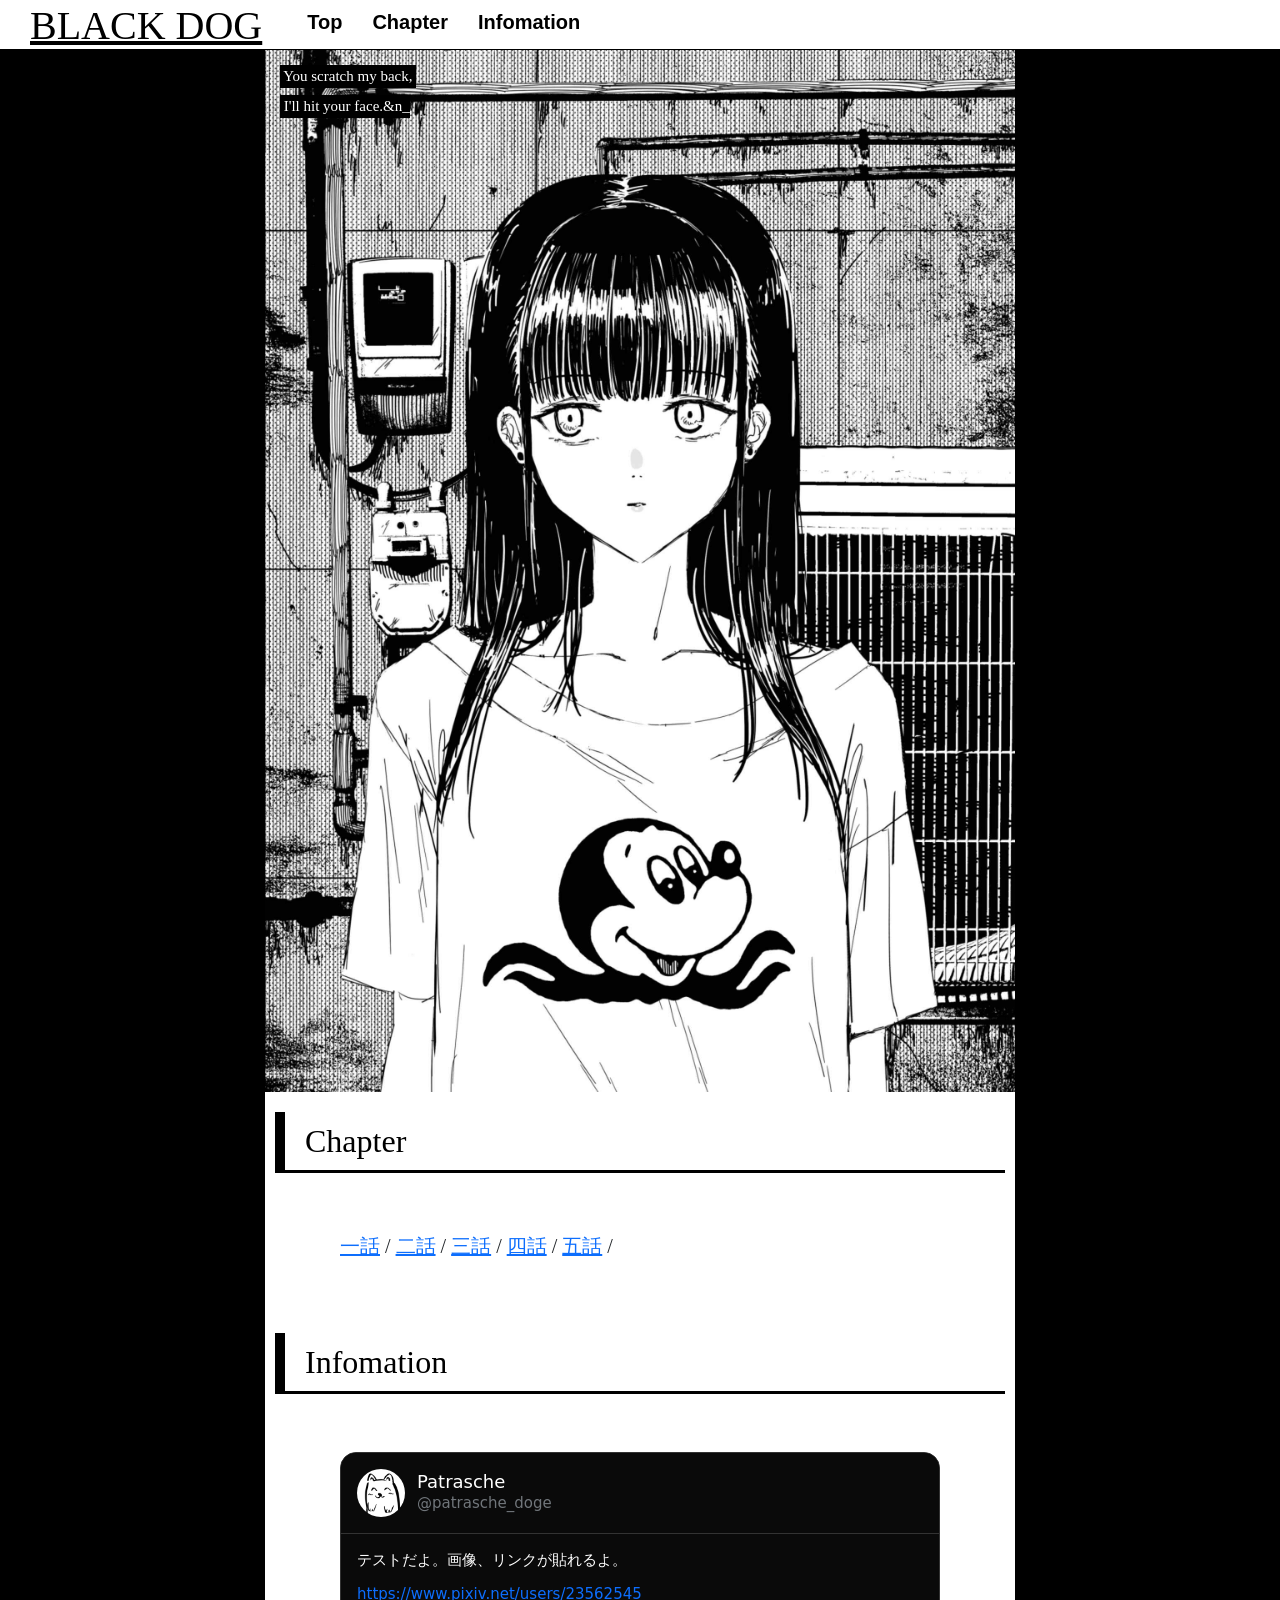
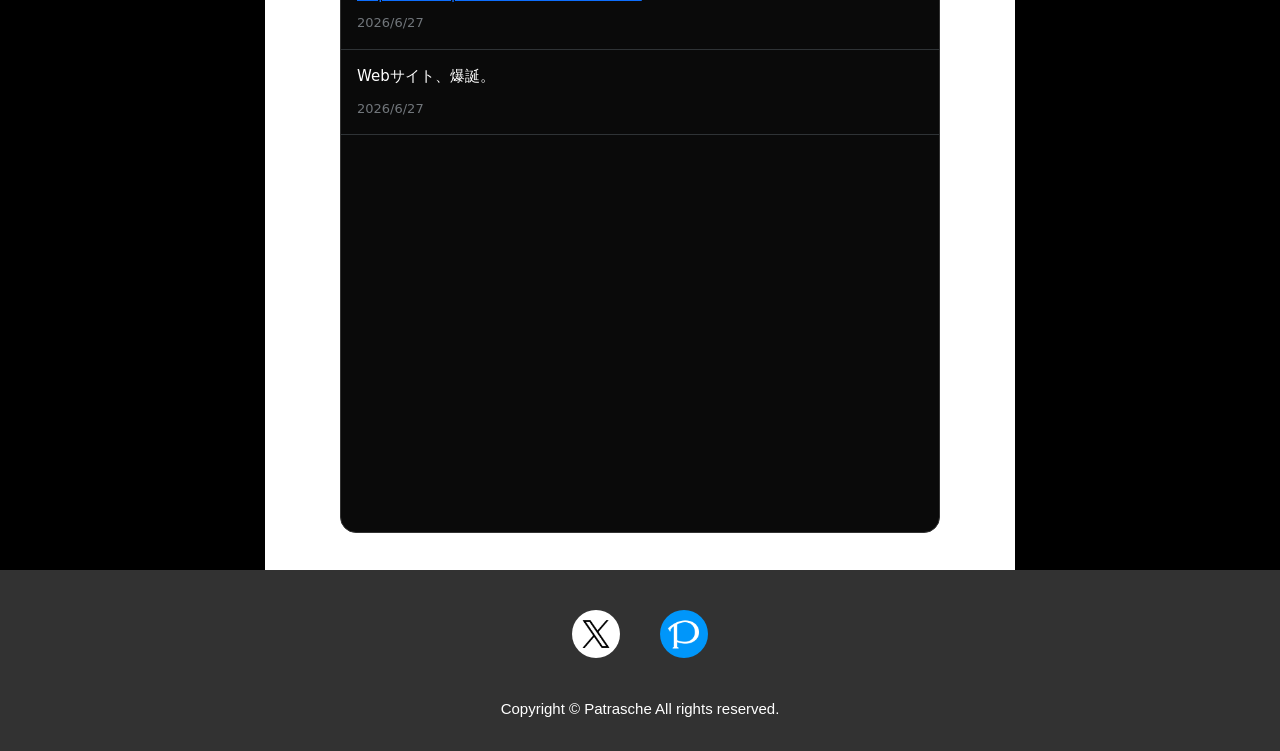
==== index.html @ 44446d5f "Update index.html" ====
<!DOCTYPE html>
<html lang="ja">

<head>
    <meta charset="UTF-8">
    <meta name="viewport" content="width=device-width, initial-scale=1.0">
    <title>BLACK DOG</title>
    <meta name="description" content="PatrascheのWeb漫画サイト。">
    <meta property="og:title" content="BLACK DOG">
    <meta property="og:description" content="PatrascheのWeb漫画サイト。">
    <meta property="og:image" content="https://patrasche-doghouse.com/img/thumb.jpg">
    <meta property="og:url" content="https://patrasche-doghouse.com">
    <meta property="og:type" content="website">
    <meta name="twitter:card" content="summary_large_image">
    <meta name="twitter:site" content="@patrasche_doge">
    <link rel="shortcut icon" href="./favicon.ico" sizes="any">
    <link rel="icon" href="./favicon.svg" type="image/svg+xml" sizes="any">
    <link rel="apple-touch-icon" href="./img/icon-shiba.png" sizes="180x180">
    <link rel="stylesheet" type="text/css" href="./assets/bootstrap-reboot-5.3.8.min.css">
    <link rel="stylesheet" type="text/css" href="style.css">
    <script src="./assets/jquery-4.0.0.min.js"></script>
    <script src="external.js"></script>
</head>

<body>

    <header>
        <h1>BLACK&nbsp;DOG</h1>
        <nav>
            <ul>
                <li><a href="#Top" rel="noopener noreferrer">Top</a></li>
                <li><a href="#Chapter" rel="noopener noreferrer">Chapter</a></li>
                <li><a href="#Infomation" rel="noopener noreferrer">Infomation</a></li>
            </ul>
        </nav>
        <div class="hamburger-menu">
            <input type="checkbox" id="menu-btn-check">
            <label for="menu-btn-check" class="menu-btn"><span></span></label>
            <div class="menu-content">
                <ul>
                    <li>
                        <a href="#Top" rel="noopener noreferrer">Top</a>
                    </li>
                    <li>
                        <a href="#Chapter" rel="noopener noreferrer">Chapter</a>
                    </li>
                    <li>
                        <a href="#Infomation" rel="noopener noreferrer">Infomation</a>
                    </li>
                </ul>
            </div>
            <label for="menu-btn-check" class="menu-content-hide"></label>
        </div>
        </div>
    </header>

    <div class="main-content" id="Top">
        <div class="main-image noselect">
            <img src="img/main0.jpg" alt="トップイラスト" class="main-jpg fade-in" id="myImage">
            <p class="move-text" id="a"></p>
            <p class="move-text" id="b"></p>
            <p class="move-text" id="c"></p>
            <p class="move-text" id="d"></p>
            <p class="move-text" id="e"></p>
        </div>
        <h2 id="Chapter">
            Chapter
        </h2>
        <div class="chapter-white">
            <p class="chapter-text">
                <a href="manga/01">一話</a> /
                <a href="manga/02">二話</a> /
                <a href="manga/03">三話</a> /
                <a href="manga/04">四話</a> /
                <a href="manga/05">五話</a> /
                <!--a href="">六話</a> / 
            <a href="">七話</a> / 
            <a href="">八話</a> / 
            <a href="">九話</a-->
            </p>
        </div>
        <h2 id="Infomation">
            Infomation
        </h2>
        <div class="x-white">
            <div class="x-widget">
                <!-- ヘッダー -->
                <div class="x-header">
                    <div class="x-avatar">
                        <a href="https://x.com/patrasche_doge" target="_blank" rel="noopener noreferrer"><img
                                src="img/icon-shiba.png" alt="ユーザーアイコン"></a>
                    </div>
                    <div class="x-user-info">
                        <a href="https://x.com/patrasche_doge" target="_blank" rel="noopener noreferrer">
                            <h3>Patrasche</h3>
                        </a>
                        <a href="https://x.com/patrasche_doge" target="_blank" rel="noopener noreferrer">
                            <p>@patrasche_doge</p>
                        </a>
                    </div>
                </div>
                <!-- タイムライン -->
                <div class="x-timeline" id="timeline"></div>
            </div>
        </div>
    </div>

    <footer>
        <div class="footer-icon">
            <ul>
                <li>
                    <a href="https://x.com/patrasche_doge" target="_blank" rel="noopener noreferrer"><img
                            src="img/icon-x.png" alt="Xアイコン"></a>
                </li>
                <li>
                    <a href="https://www.pixiv.net/users/23562545" target="_blank" rel="noopener noreferrer"><img
                            src="img/icon-p.png" alt="pixivアイコン"></a>
                </li>
            </ul>
        </div>
        <p>Copyright&nbsp;&copy;&nbsp;Patrasche&nbsp;All&nbsp;rights&nbsp;reserved.</p>
    </footer>

</body>

</html>
---- style.css ----
@charset "utf-8";

/* モバイル用スタイル */
html {
  font-size: 15px;
  background-color: black;
  overflow: auto;
  scrollbar-width: none;
  -ms-overflow-style: none;
  scroll-behavior: smooth;
  scroll-padding-top: 50px;
}
html::-webkit-scrollbar {
  display: none;
}
img,
h1,
h2,
footer p,
.chapter-white p,
li,
.x-user-info,
.x-timeline {
  -webkit-user-select: none; /* Chrome, Safari, Opera */
  -moz-user-select: none; /* Firefox */
  -ms-user-select: none; /* Internet Explorer/Edge */
  user-select: none; /* Standard syntax */
}
.noselect {
  -webkit-user-select: none; /* Chrome, Safari, Opera */
  -moz-user-select: none; /* Firefox */
  -ms-user-select: none; /* Internet Explorer/Edge */
  user-select: none; /* Standard syntax */
  pointer-events: none; /* クリックイベントも無効にする場合 */
}
body {
  background-color: black;
}
header {
  position: fixed;
  width: 100%;
  height: 50px;
  background-color: white;
  padding-top: 10px;
  box-sizing: border-box;
  display: flex;
  flex-direction: row;
  flex-wrap: nowrap;
  align-items: center;
  text-align: center;
  top: 0;
  z-index: 20;
  border-bottom: 1px solid black;
  justify-content: center;
}
header nav ul {
  display: none;
}
footer {
  width: 100%;
  background-color: rgb(50, 50, 50);
  text-align: center;
  font-family:
    "Helvetica Neue", Arial, "Hiragino Kaku Gothic ProN", "Hiragino Sans",
    Meiryo, sans-serif;
}
.footer-icon ul {
  display: flex;
  flex-direction: row;
  flex-wrap: nowrap;
  justify-content: center;
  align-items: center;
  padding: 20px 20px;
  margin-bottom: 0;
}
.footer-icon li {
  list-style: none;
  flex-direction: row;
  padding: 20px 20px;
}
footer p {
  color: white;
  border: 0;
  padding: 0;
  margin-top: 0;
  margin-bottom: 0;
  padding-bottom: 30px;
  font-size: 15px;
}
footer img {
  width: 48px;
  height: 48px;
  border-radius: 50%;
  display: block;
}
h1 {
  color: black;
  font-size: 30px;
  text-decoration: underline;
  font-family:
    "YuMincho", "Yu Mincho", "Hiragino Mincho ProN", "Hiragino Mincho Pro",
    "MS PMincho", serif;
}
h2 {
  background-color: white;
  font-size: 32px;
  font-family:
    "YuMincho", "Yu Mincho", "Hiragino Mincho ProN", "Hiragino Mincho Pro",
    "MS PMincho", serif;
  margin: 20px 10px;
  padding: 10px 20px;
  border-bottom: 3px solid black;
  border-left: 10px solid black;
  color: black;
}
.menu-btn {
  position: fixed;
  top: 0px;
  right: 0px;
  display: flex;
  height: 50px;
  width: 50px;
  justify-content: center;
  align-items: center;
  z-index: 90;
  cursor: pointer;
}
.menu-btn span,
.menu-btn span:before,
.menu-btn span:after {
  content: "";
  display: block;
  height: 3px;
  width: 25px;
  border-radius: 3px;
  background-color: black;
  position: absolute;
}
.menu-btn span:before {
  bottom: 8px;
}
.menu-btn span:after {
  top: 8px;
}
#menu-btn-check {
  display: none;
}
#menu-btn-check:checked ~ .menu-content {
  transition: top 0.2s; /*アニメーション設定*/
  top: 0; /*メニューを画面内へ*/
}
#menu-btn-check:checked ~ .menu-content-hide {
  transition: top 0s; /*アニメーション設定*/
  top: 0; /*メニューを画面内へ*/
}
#menu-btn-check:checked ~ .menu-btn span {
  background-color: rgba(255, 255, 255, 0);
}
#menu-btn-check:checked ~ .menu-btn span::before {
  bottom: 0;
  transform: rotate(45deg);
}
#menu-btn-check:checked ~ .menu-btn span::after {
  top: 0;
  transform: rotate(-45deg);
}
.menu-content {
  width: 100%;
  position: fixed;
  top: -300px;
  left: 0%;
  z-index: 10;
  background-color: rgba(0, 0, 0, 0.5);
  transition: top 0.2s; /*アニメーション設定*/
}
.menu-content-hide {
  width: 100%;
  height: 1500px;
  position: fixed;
  top: 10000px;
  left: 0%;
  z-index: 5;
  background-color: #ffffff50;
  transition: top 0s;
}
.menu-content ul {
  padding: 50px 50px 0;
}
.menu-content ul li {
  border-bottom: solid 1px white;
  list-style: none;
}
.menu-content ul li a {
  display: block;
  width: 100%;
  font-size: 15px;
  font-family:
    "Helvetica Neue", Arial, "Hiragino Kaku Gothic ProN", "Hiragino Sans",
    Meiryo, sans-serif;
  box-sizing: border-box;
  color: white;
  text-decoration: none;
  padding: 9px 15px 10px 0;
  position: relative;
}
.main-image {
  position: relative;
  background-color: black;
}
.main-image img {
  width: 100%;
  object-fit: cover;
}
.main-image p {
  position: absolute;
  font-family: serif;
  font-size: 2vw;
  color: white;
  background-color: black;
}
.main-content {
  width: 100%;
  padding-top: 50px;
  background-color: white;
}
#a {
  top: 2vw;
  left: 2vw;
}
#b {
  top: 6vw;
  left: 2vw;
}
#c {
  top: 10vw;
  left: 2vw;
}
#d {
  top: 14vw;
  left: 2vw;
}
#e {
  top: 18vw;
  left: 2vw;
}
.fade-in {
  opacity: 0; /* 最初は完全に透明 */
  transition: opacity 1.5s ease; /* フェードインの時間と滑らかさ */
}
.fade-in.visible {
  opacity: 1; /* 完全に不透明にする */
}
.chapter-white {
  display: flex;
  width: 100%;
  padding: 5% 10%;
  background-color: white;
  font-size: 16px;
  font-family:
    "Helvetica Neue", Arial, "Hiragino Kaku Gothic ProN", "Hiragino Sans",
    Meiryo, sans-serif;
}
.chapter-white a {
  white-space: nowrap;
}
.chapter-text{
  font-size: 20px;
  font-family:
    "YuMincho", "Yu Mincho", "Hiragino Mincho ProN", "Hiragino Mincho Pro",
    "MS PMincho", serif;
}

/*ウィジェット*/
.x-white {
  display: flex;
  justify-content: center; /* 左右中央 */
  align-items: center; /* 上下中央 */
  width: 100%;
  padding: 5% 0;
  background-color: white;
}
.x-widget {
  width: 80%;
  margin: auto auto;
  border: 1px solid #333;
  border-radius: 16px;
  overflow: hidden;
  font-family:
    system-ui,
    -apple-system,
    BlinkMacSystemFont,
    "Segoe UI",
    Roboto,
    sans-serif;
  background: #0a0a0a;
  color: #e7e9ea;
}
.x-header {
  padding: 16px;
  border-bottom: 1px solid #333;
  display: flex;
  align-items: center;
  gap: 12px;
  background: #0a0a0a;
}
.x-avatar {
  width: 48px;
  height: 48px;
  border-radius: 50%;
  overflow: hidden;
  flex-shrink: 0;
}

.x-avatar img {
  width: 100%;
  height: 100%;
  object-fit: cover;
  display: block;
}
.x-user-info h3 {
  margin: 0;
  color: white;
  font-size: 18px;
}
.x-user-info p {
  margin: 0;
  color: #71767b;
  font-size: 15px;
}
.x-user-info a {
  text-decoration: none;
}
.x-timeline {
  aspect-ratio: 1 / 1;
  color: white;
  overflow-y: auto;
  scrollbar-width: thin;
  scrollbar-color: #555 #222;
  -ms-overflow-style: thin;
}
.x-timeline::-webkit-scrollbar {
  display: auto;
  width: 6px;
}
.x-timeline::-webkit-scrollbar-track {
  background: #222;
}
.x-timeline::-webkit-scrollbar-thumb {
  background: #555;
  border-radius: 3px;
}
.x-timeline::-webkit-scrollbar-thumb:hover {
  background: #777;
}
.x-post {
  padding: 16px;
  border-bottom: 1px solid #2f3336;
  transition: 0.2s;
}
.x-post:hover {
  background: #0a0a0a;
}
.x-post-content {
  font-size: 15px;
  line-height: 1.4;
  margin-bottom: 12px;
  white-space: pre-wrap;
}
.x-post-media {
  margin-top: 10px;
  border-radius: 12px;
  overflow: hidden;
  border: 1px solid #333;
  max-height: 320px;
  width: 100%;
  background: #111;
}
.x-post-media img,
.x-post-media video {
  width: 100%;
  height: auto;
  display: block;
  object-fit: cover;
}
.x-post-media video {
  max-height: 320px;
}
.x-post-meta {
  color: #71767b;
  font-size: 13px;
  margin-top: 8px;
}

/*メディアクエリ(画面幅が768px以上の場合)*/
@media (min-width: 750px) {
  .main-content {
    width: 50vw;
    min-width: 750px;
    margin: 0 auto;
  }
  .main-image {
    position: relative;
  }
  .main-image p {
    position: absolute;
    font-family: serif;
    font-size: clamp(15px, 1vw, 10000px);
    color: white;
    background-color: black;
  }
  #a {
    top: clamp(15px, 1vw, 10000px);
    left: clamp(15px, 1vw, 10000px);
  }
  #b {
    top: clamp(45px, 3vw, 10000px);
    left: clamp(15px, 1vw, 10000px);
  }
  #c {
    top: clamp(75px, 5vw, 10000px);
    left: clamp(15px, 1vw, 10000px);
  }
  #d {
    top: clamp(105px, 7vw, 10000px);
    left: clamp(15px, 1vw, 10000px);
  }
  #e {
    top: clamp(135px, 9vw, 10000px);
    left: clamp(15px, 1vw, 10000px);
  }
  header {
    position: fixed;
    width: 100%;
    height: 50px;
    background-color: white;
    padding-top: 10px;
    padding-left: 30px;
    padding-right: 30px;
    box-sizing: border-box;
    display: flex; /* flexboxを作る */
    flex-direction: row;
    flex-wrap: nowrap;
    align-items: center; /* 上下中央に揃える */
    text-align: center;
    top: 0;
    z-index: 1;
    border-bottom: 1px solid black;
    justify-content: flex-start;
  }
  h1 {
    color: black;
    font-size: 40px;
    text-decoration: underline;
    font-family:
      "YuMincho", "Yu Mincho", "Hiragino Mincho ProN", "Hiragino Mincho Pro",
      "MS PMincho", serif;
  }
  header nav ul {
    list-style: none;
    display: flex;
  }
  header ul li a {
    padding: 10px 15px;
    color: black;
    text-decoration: none;
    font-size: 20px;
    align-items: center;
    text-align: center;
    font-family:
      "Helvetica Neue", Arial, "Hiragino Kaku Gothic ProN", "Hiragino Sans",
      Meiryo, sans-serif;
    font-weight: bold;
  }
  .hamburger-menu {
    display: none;
  }
}
/*ホバー機能（マウスカーソル）無い場合*/
@media (hover: none) {
  ul li a:hover {
    text-decoration: none;
  }
  ul li a:active {
    text-decoration: underline;
  }
  nav ul li a:hover {
    text-decoration: none;
    border-bottom: 0px;
  }
  nav ul li a:active {
    text-decoration: none;
    border-bottom: 8px solid black;
  }
}
/*ホバー機能（マウスカーソル）ある場合*/
@media (hover: hover) {
  ul li a:hover {
    text-decoration: underline;
  }
  ul li a:active {
    text-decoration: underline;
  }
  nav ul li a:hover {
    text-decoration: none;
    border-bottom: 8px solid black;
  }
  nav ul li a:active {
    text-decoration: none;
    border-bottom: 8px solid black;
  }
}
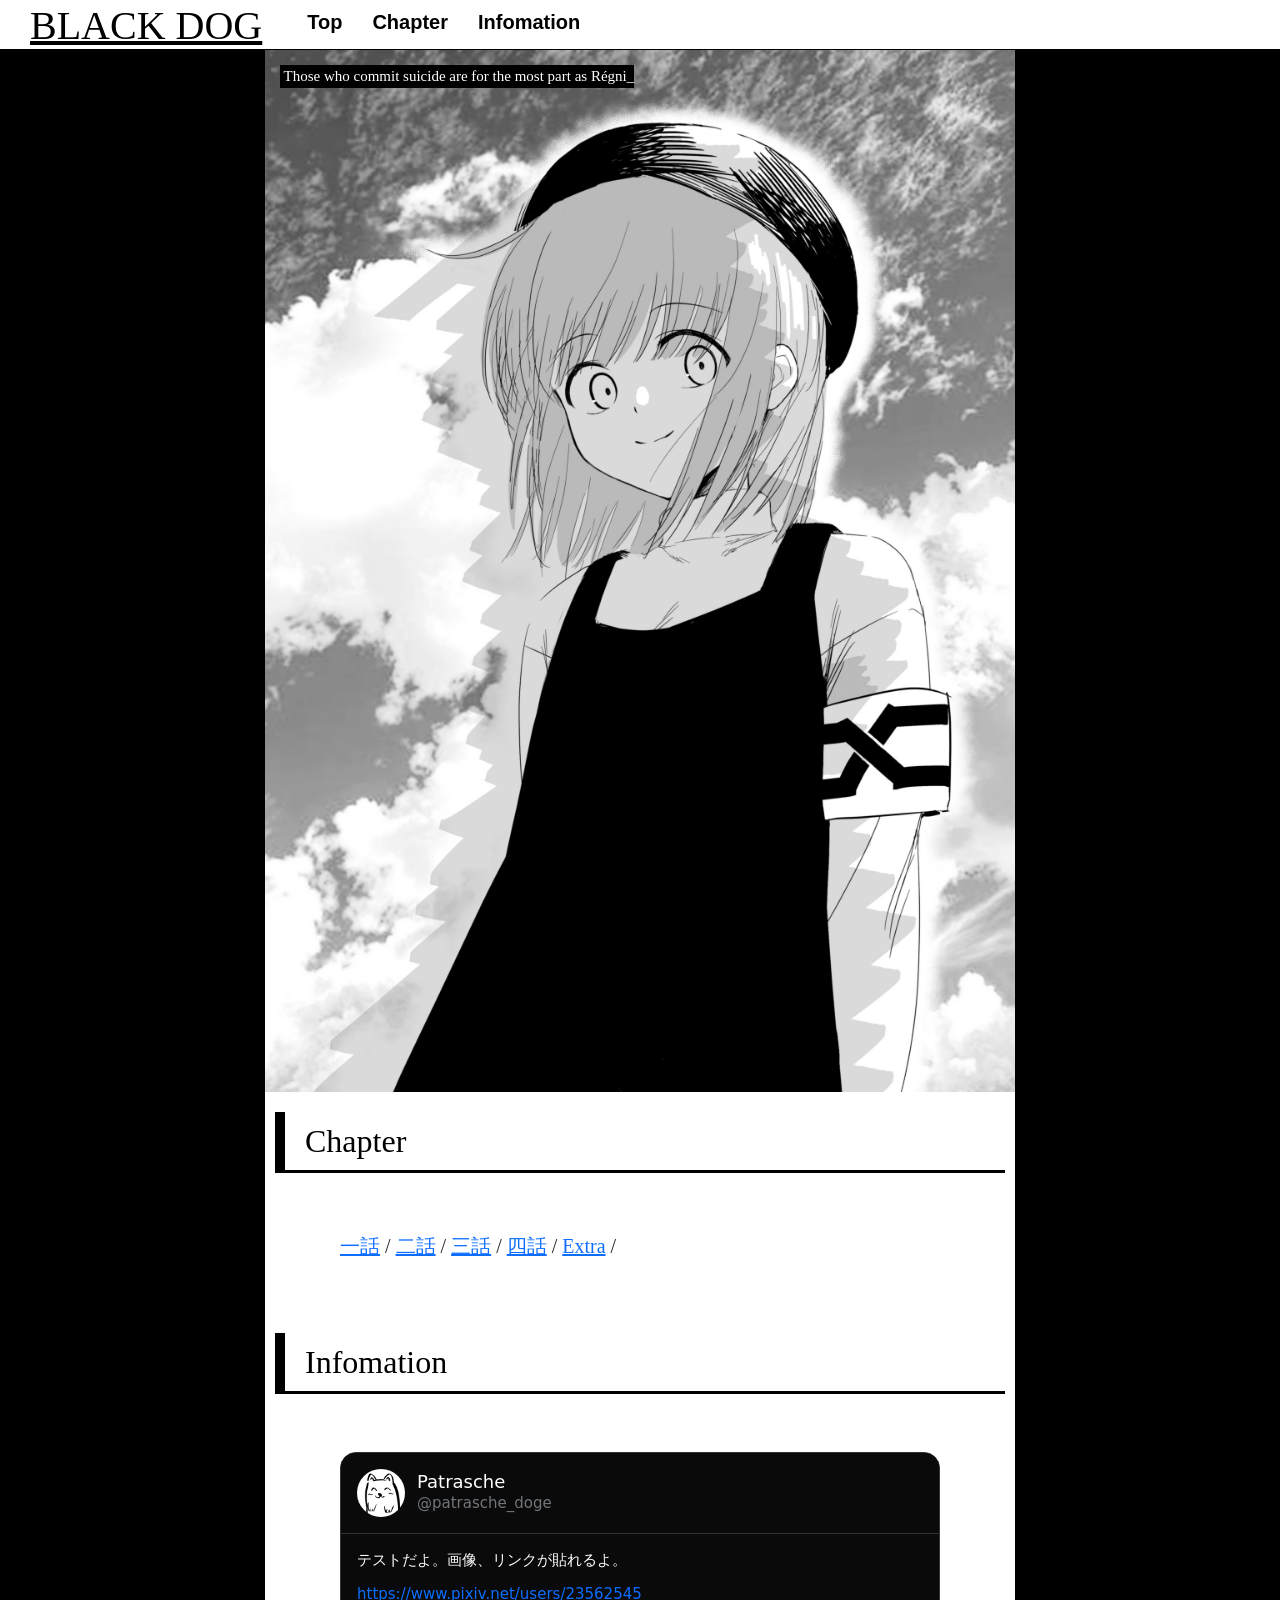
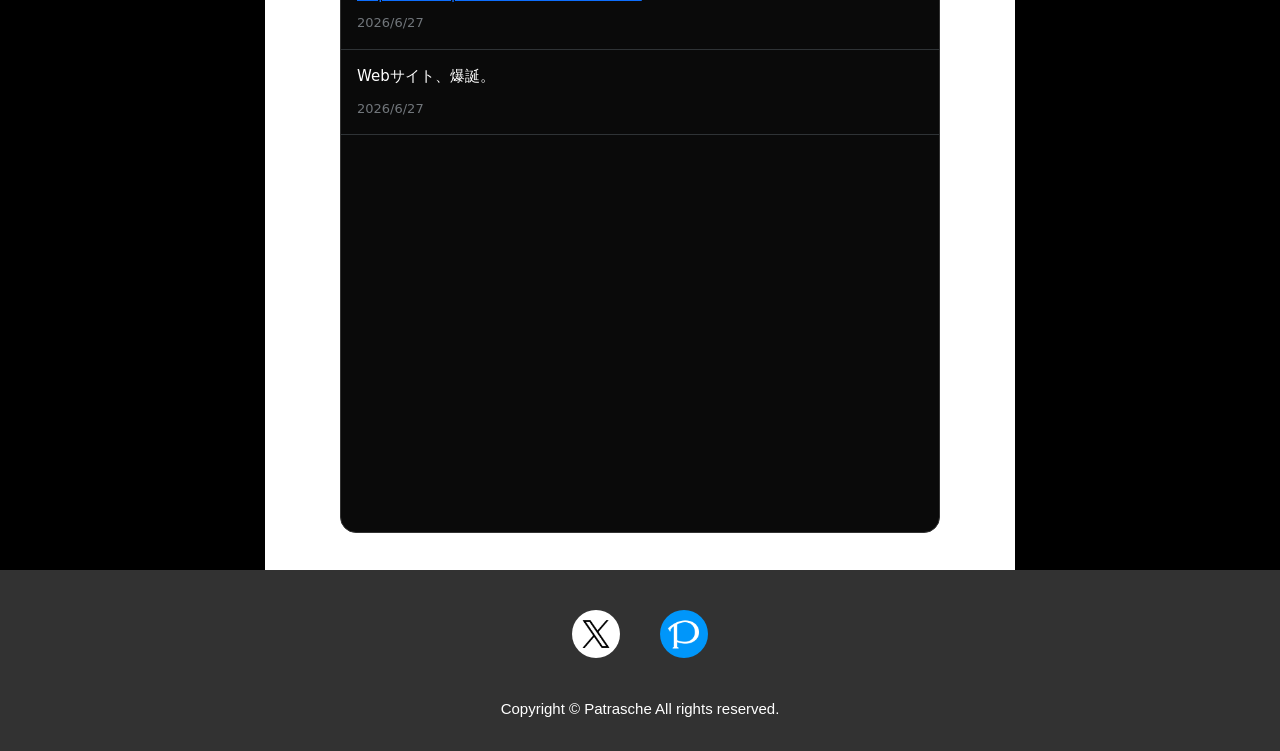
==== commit b9e8c72d: "Update index.html" ====
--- a/index.html
+++ b/index.html
@@ -72,7 +72,7 @@
                 <a href="manga/02">二話</a> /
                 <a href="manga/03">三話</a> /
                 <a href="manga/04">四話</a> /
-                <a href="manga/05">五話</a> /
+                <a href="manga/05">Extra</a> /
                 <!--a href="">六話</a> / 
             <a href="">七話</a> / 
             <a href="">八話</a> / 
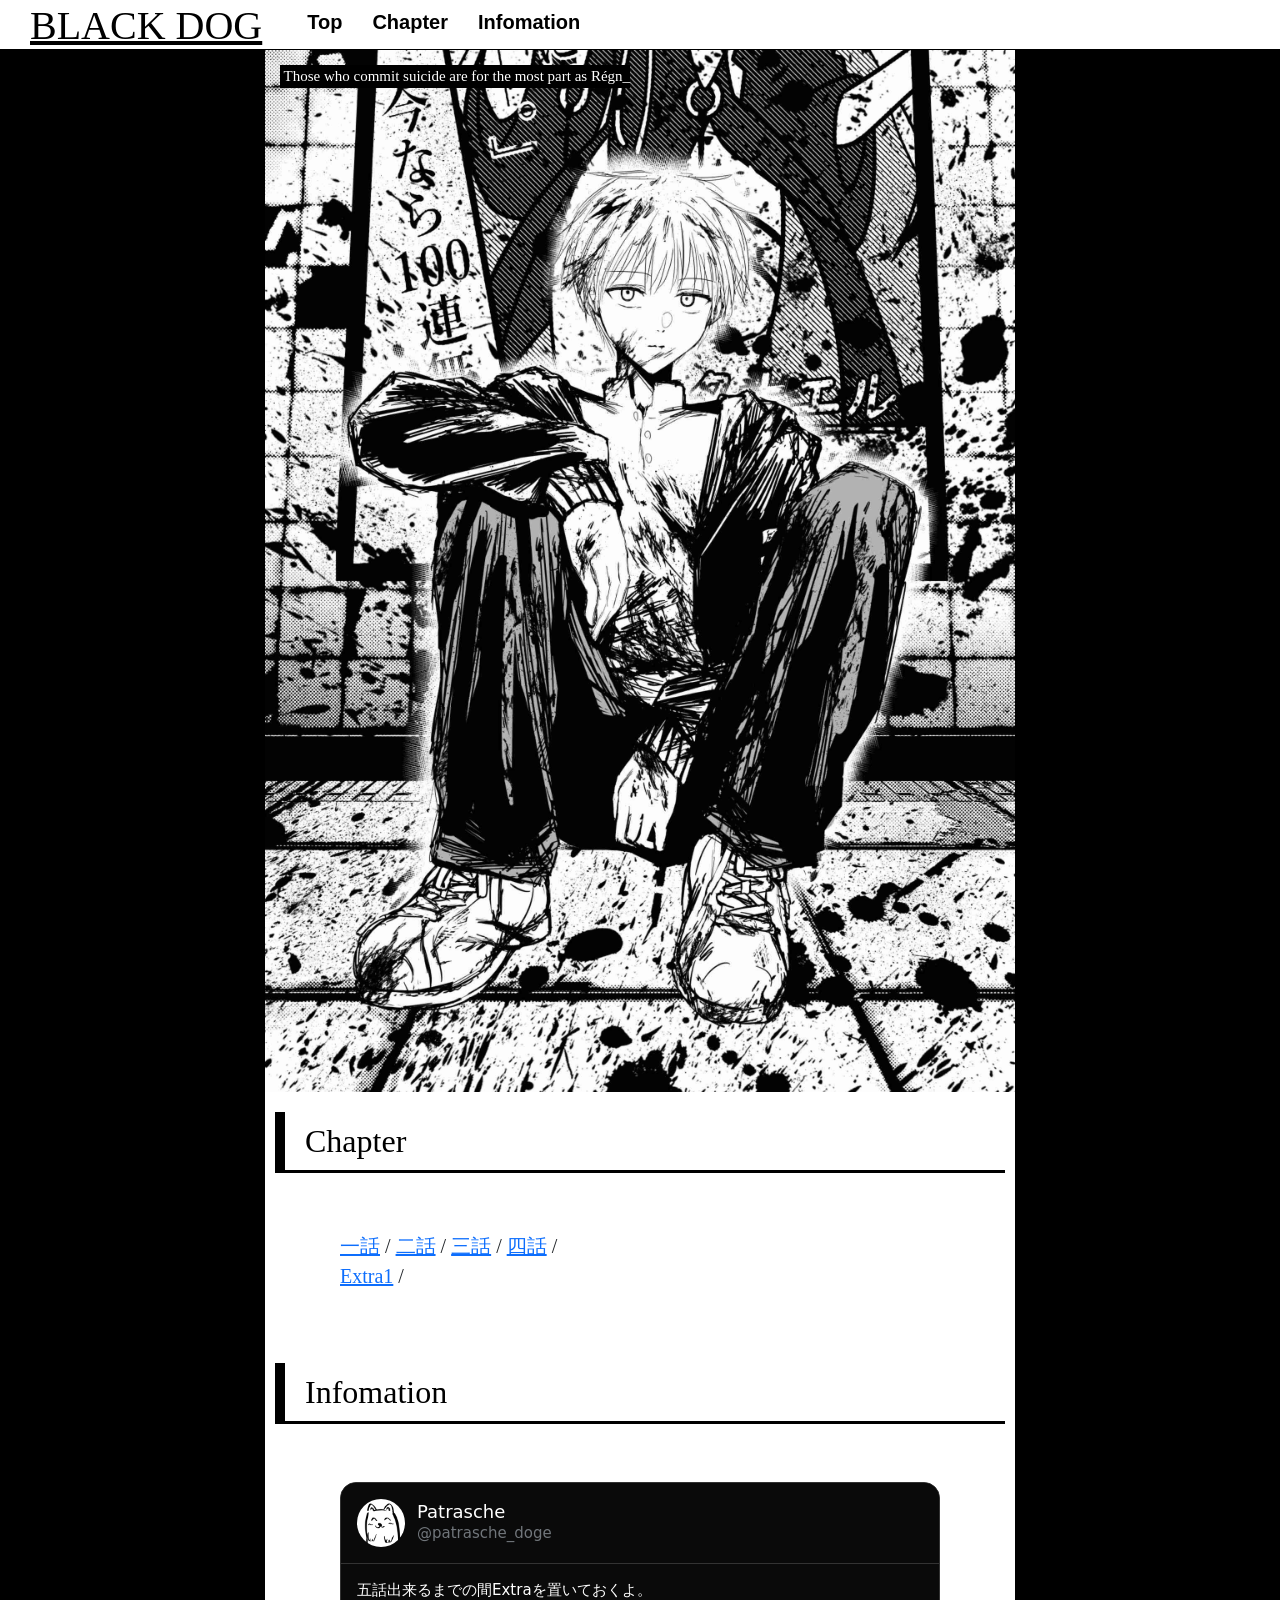
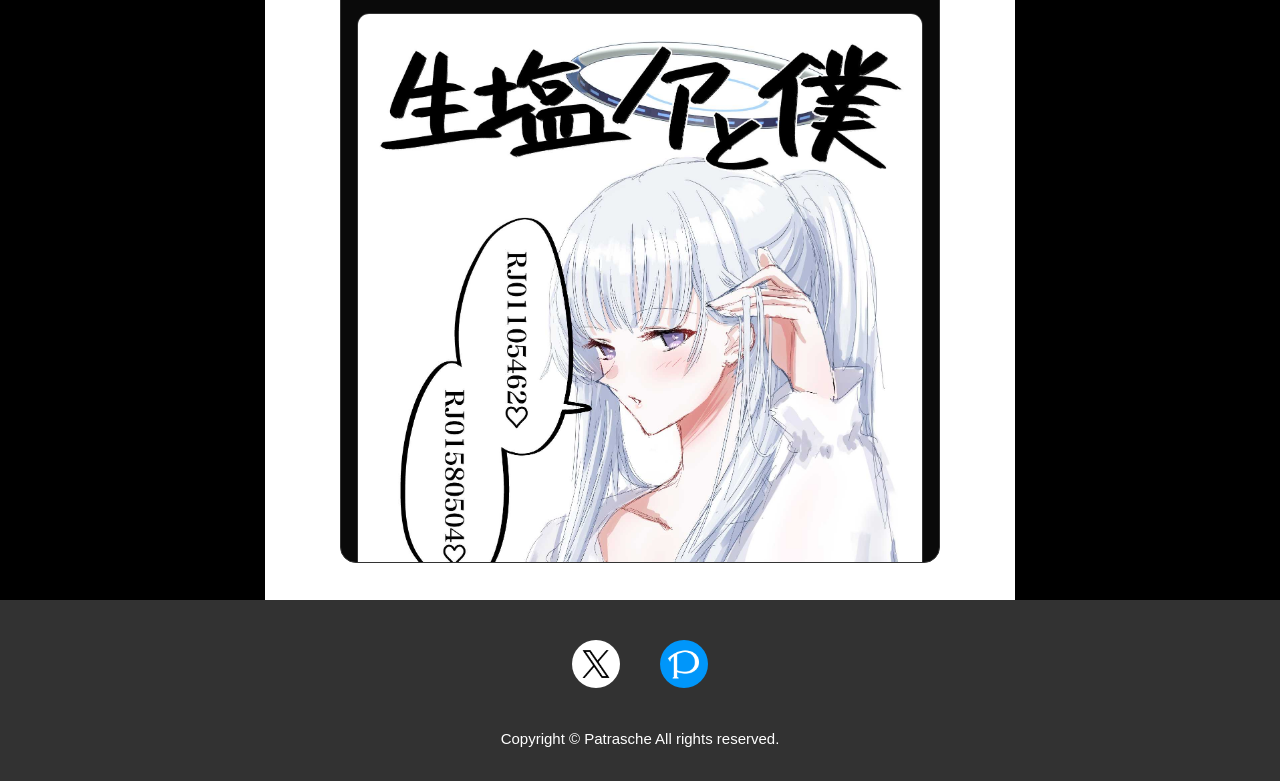
==== commit 77a0fce0: "Update index.html" ====
--- a/index.html
+++ b/index.html
@@ -72,7 +72,7 @@
                 <a href="manga/02">二話</a> /
                 <a href="manga/03">三話</a> /
                 <a href="manga/04">四話</a> /
-                <a href="manga/05">Extra</a> /
+                <br><a href="manga/extra01">Extra1</a> /
                 <!--a href="">六話</a> / 
             <a href="">七話</a> / 
             <a href="">八話</a> / 
--- a/style.css
+++ b/style.css
@@ -371,7 +371,6 @@
   border-radius: 12px;
   overflow: hidden;
   border: 1px solid #333;
-  max-height: 320px;
   width: 100%;
   background: #111;
 }
@@ -508,4 +507,4 @@
     text-decoration: none;
     border-bottom: 8px solid black;
   }
-}+}
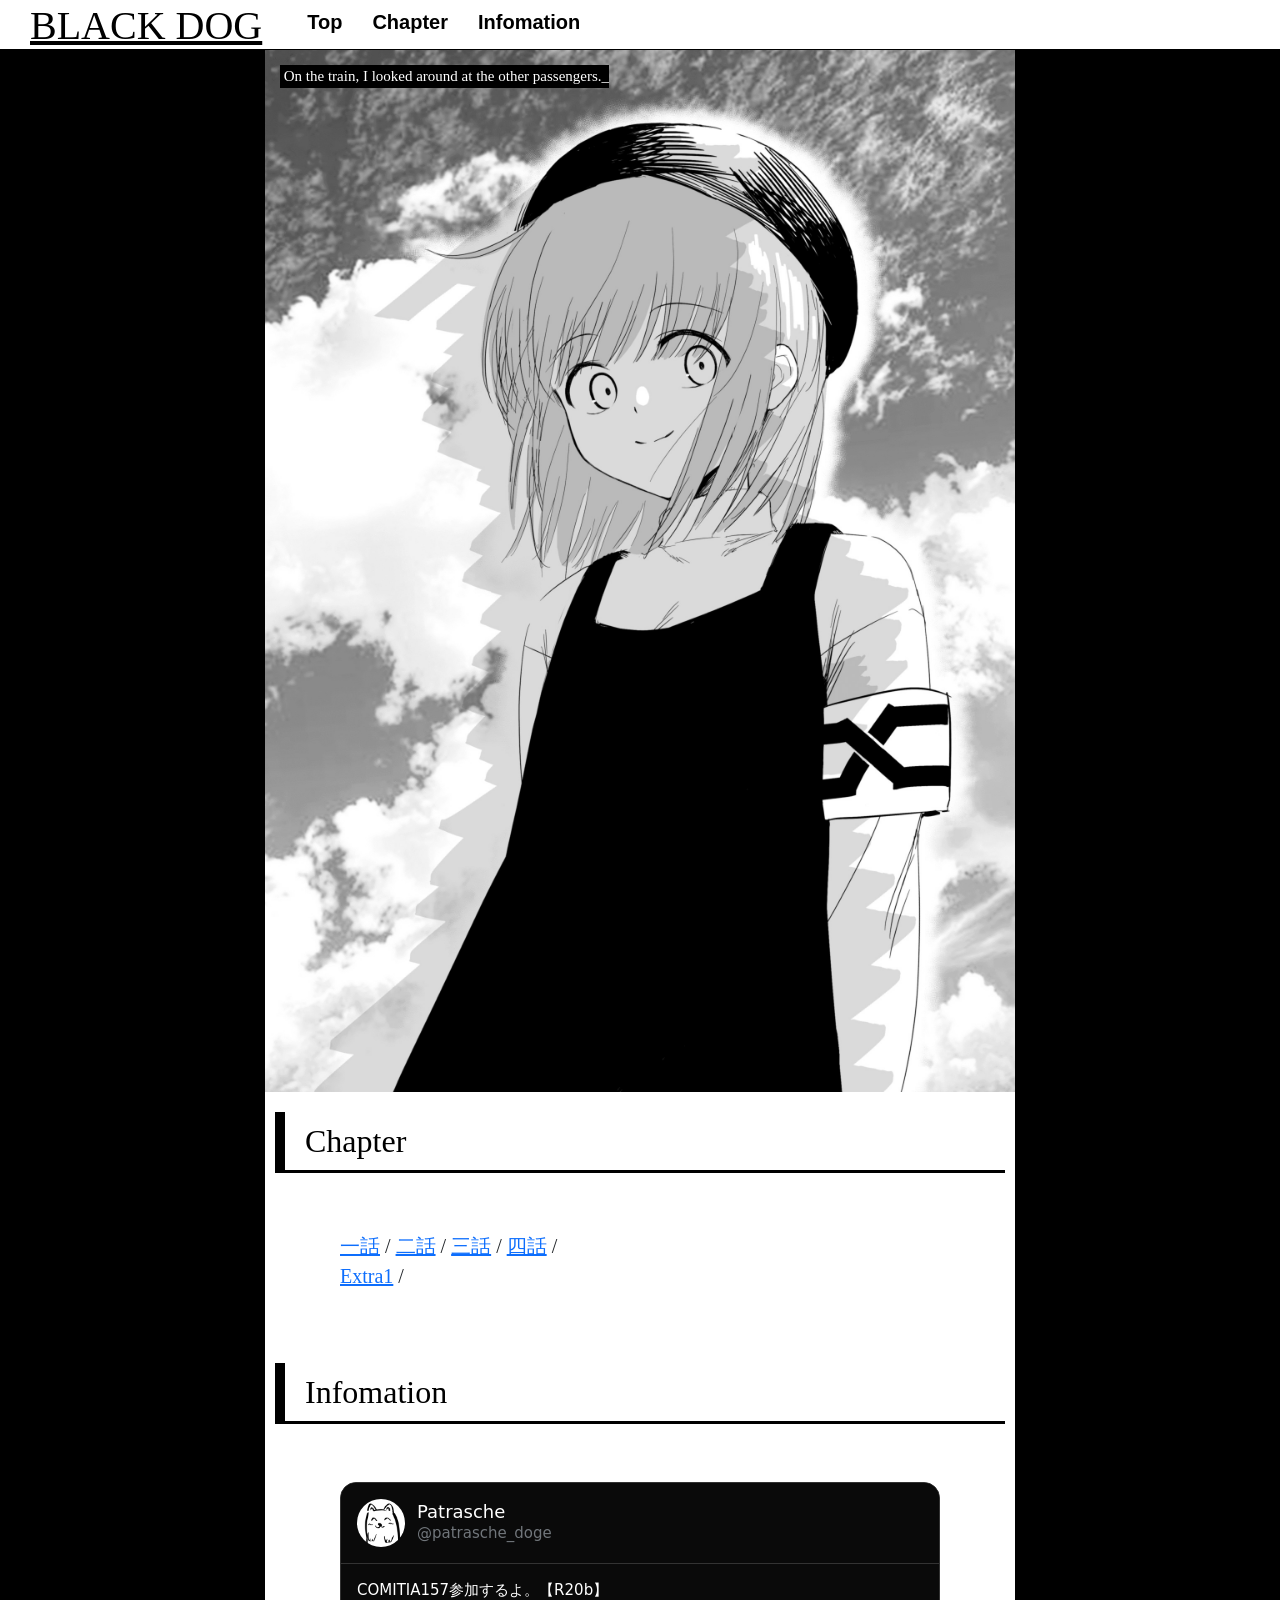
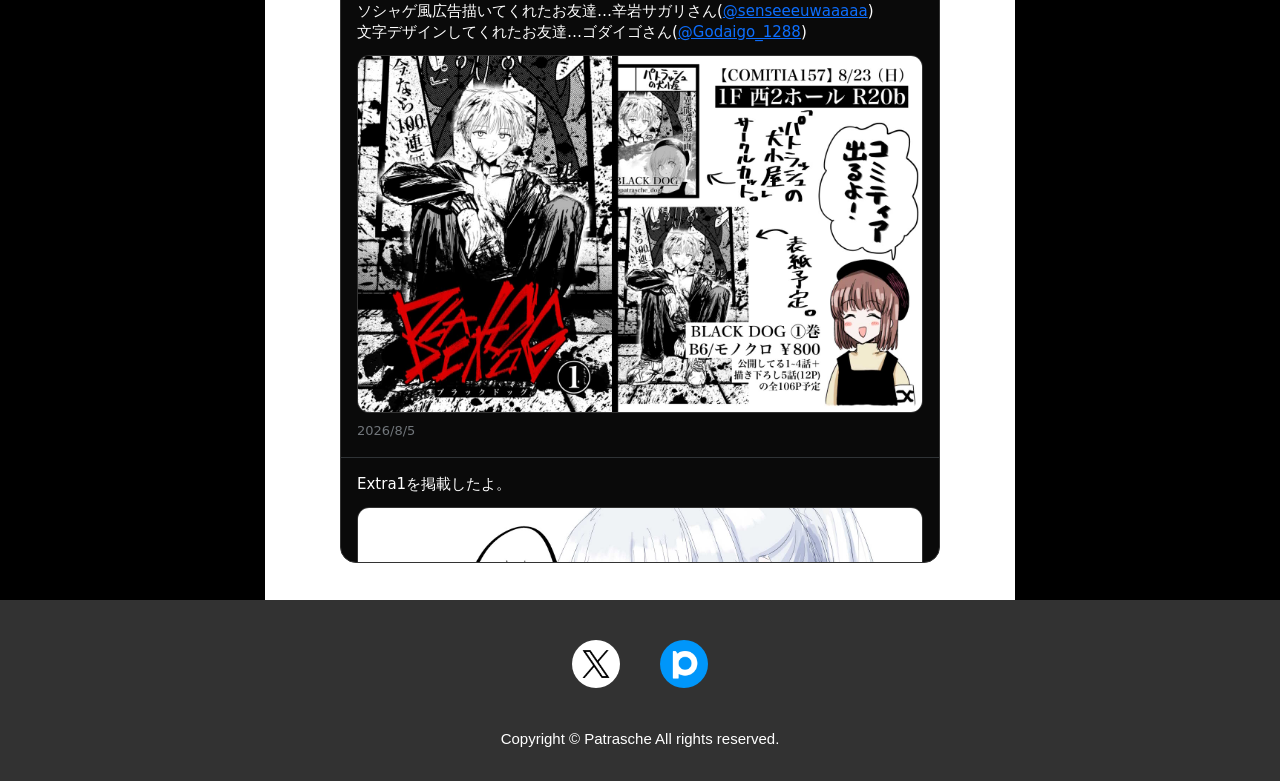
==== commit a6695f8b: "Update index.html" ====
--- a/index.html
+++ b/index.html
@@ -68,11 +68,11 @@
         </h2>
         <div class="chapter-white">
             <p class="chapter-text">
-                <a href="manga/01">一話</a> /
-                <a href="manga/02">二話</a> /
-                <a href="manga/03">三話</a> /
-                <a href="manga/04">四話</a> /
-                <br><a href="manga/extra01">Extra1</a> /
+                <a href="manga/01/">一話</a> /
+                <a href="manga/02/">二話</a> /
+                <a href="manga/03/">三話</a> /
+                <a href="manga/04/">四話</a> /
+                <br><a href="manga/extra01/">Extra1</a> /
                 <!--a href="">六話</a> / 
             <a href="">七話</a> / 
             <a href="">八話</a> / 
--- a/style.css
+++ b/style.css
@@ -20,18 +20,12 @@
 .chapter-white p,
 li,
 .x-user-info,
-.x-timeline {
-  -webkit-user-select: none; /* Chrome, Safari, Opera */
-  -moz-user-select: none; /* Firefox */
-  -ms-user-select: none; /* Internet Explorer/Edge */
-  user-select: none; /* Standard syntax */
-}
+.x-timeline,
 .noselect {
   -webkit-user-select: none; /* Chrome, Safari, Opera */
   -moz-user-select: none; /* Firefox */
   -ms-user-select: none; /* Internet Explorer/Edge */
   user-select: none; /* Standard syntax */
-  pointer-events: none; /* クリックイベントも無効にする場合 */
 }
 body {
   background-color: black;
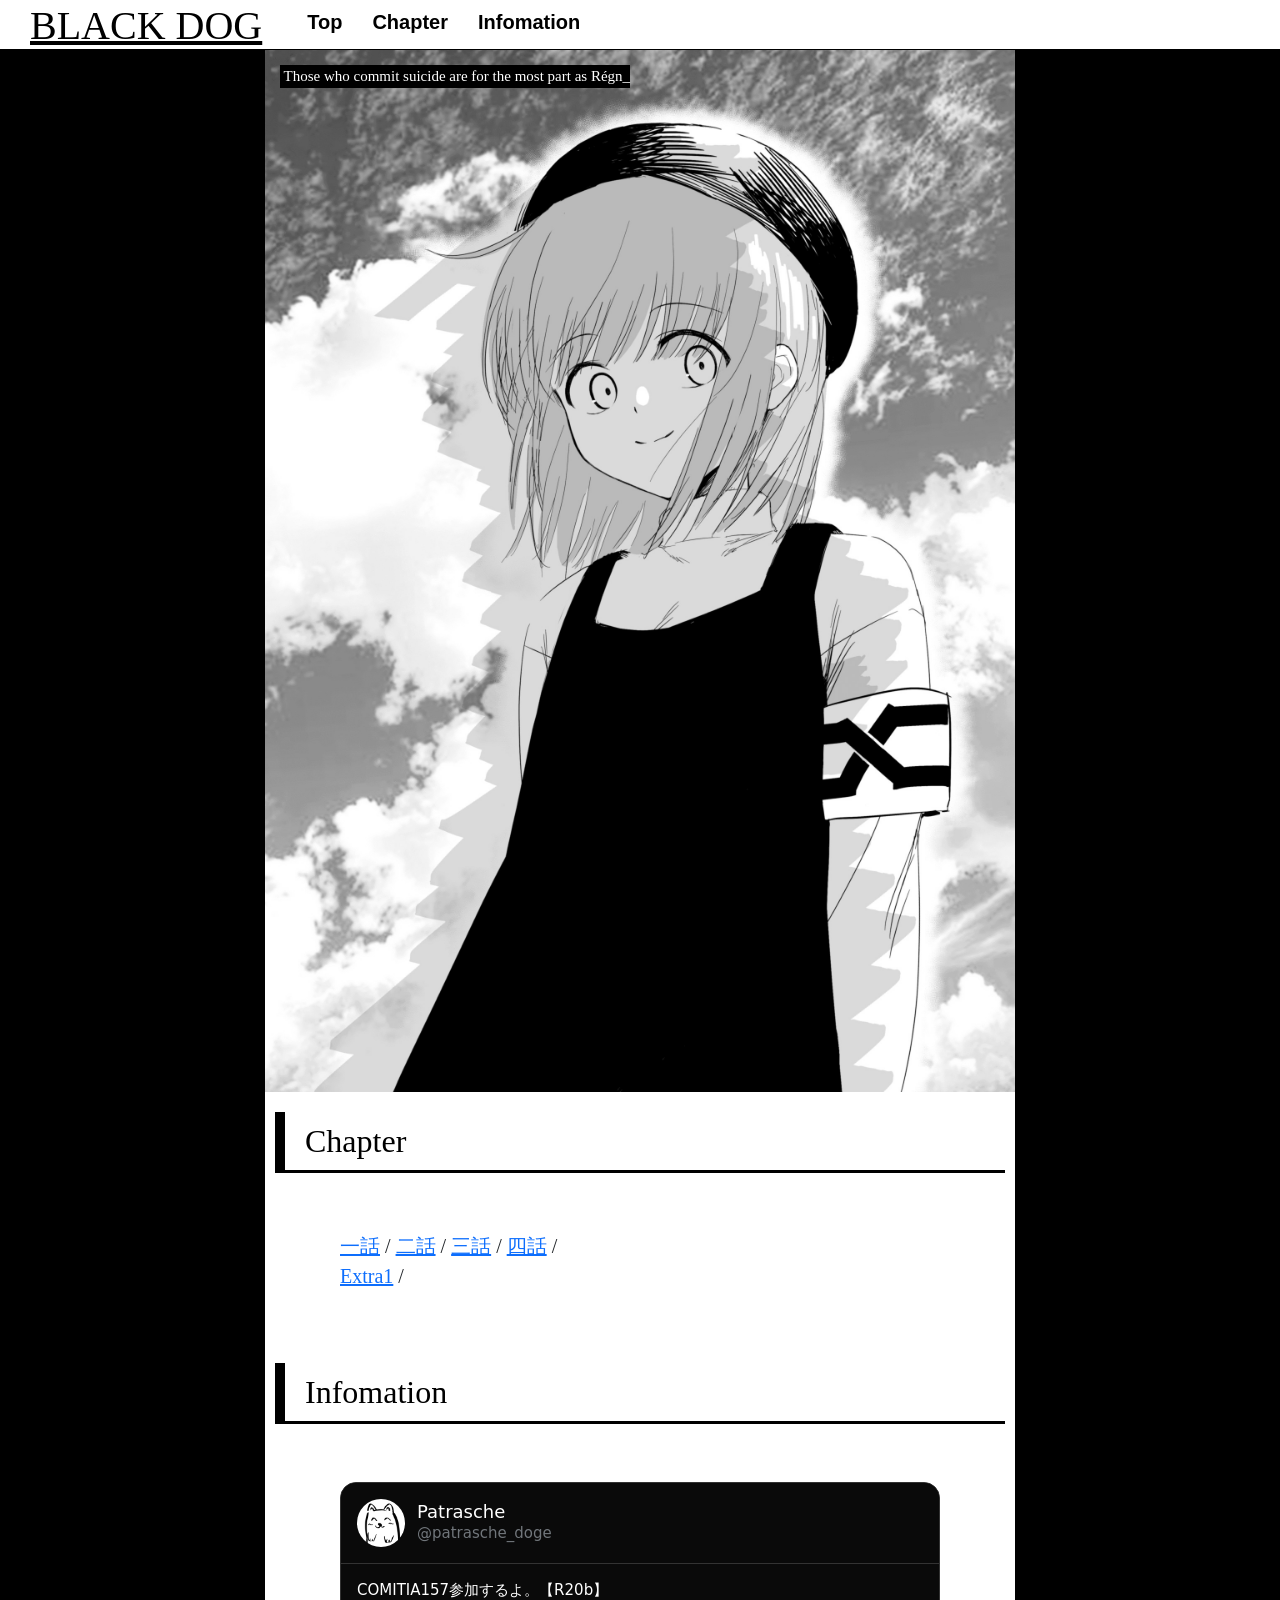
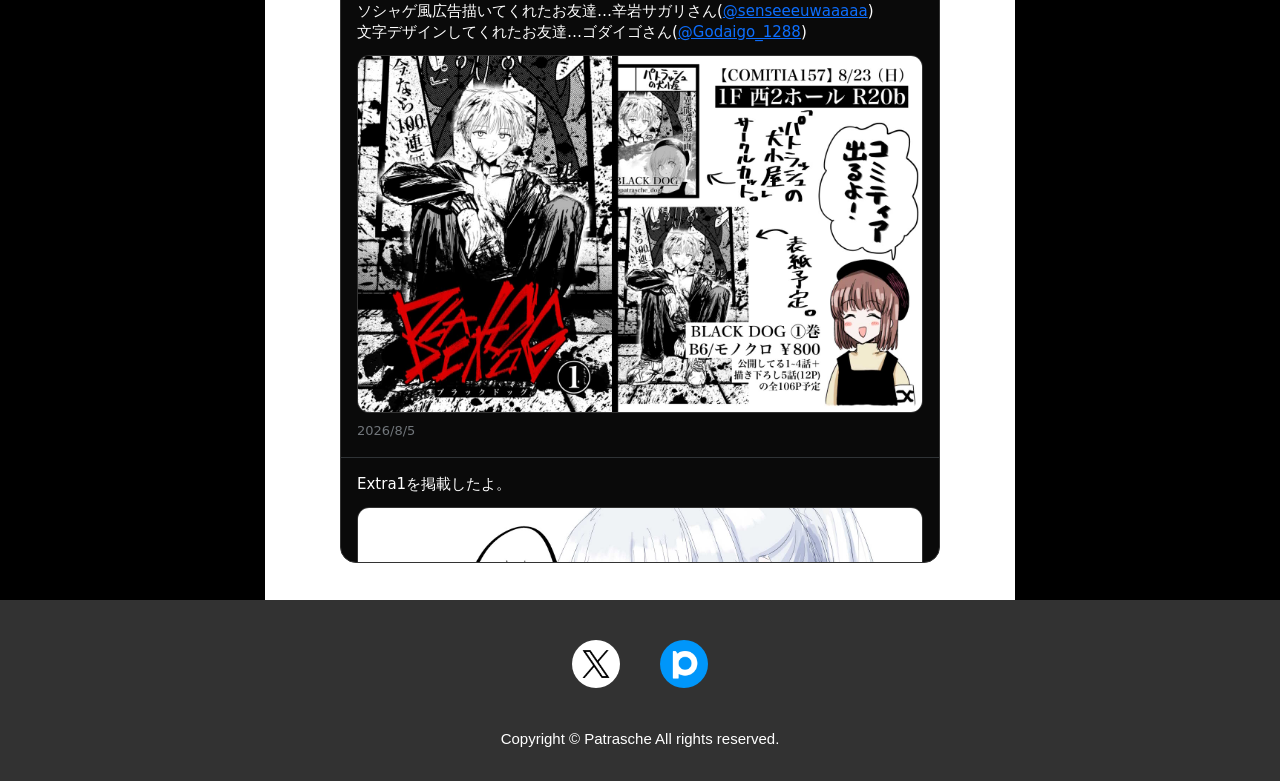
==== commit ebddb2de: "Update index.html" ====
--- a/index.html
+++ b/index.html
@@ -87,14 +87,14 @@
                 <!-- ヘッダー -->
                 <div class="x-header">
                     <div class="x-avatar">
-                        <a href="https://x.com/patrasche_doge" target="_blank" rel="noopener noreferrer"><img
+                        <a href="https://x.com/patrasche_doge" target="_blank" rel="noopener"><img
                                 src="img/icon-shiba.png" alt="ユーザーアイコン"></a>
                     </div>
                     <div class="x-user-info">
-                        <a href="https://x.com/patrasche_doge" target="_blank" rel="noopener noreferrer">
+                        <a href="https://x.com/patrasche_doge" target="_blank" rel="noopener">
                             <h3>Patrasche</h3>
                         </a>
-                        <a href="https://x.com/patrasche_doge" target="_blank" rel="noopener noreferrer">
+                        <a href="https://x.com/patrasche_doge" target="_blank" rel="noopener">
                             <p>@patrasche_doge</p>
                         </a>
                     </div>
@@ -109,11 +109,11 @@
         <div class="footer-icon">
             <ul>
                 <li>
-                    <a href="https://x.com/patrasche_doge" target="_blank" rel="noopener noreferrer"><img
+                    <a href="https://x.com/patrasche_doge" target="_blank" rel="noopener"><img
                             src="img/icon-x.png" alt="Xアイコン"></a>
                 </li>
                 <li>
-                    <a href="https://www.pixiv.net/users/23562545" target="_blank" rel="noopener noreferrer"><img
+                    <a href="https://www.pixiv.net/users/23562545" target="_blank" rel="noopener"><img
                             src="img/icon-p.png" alt="pixivアイコン"></a>
                 </li>
             </ul>
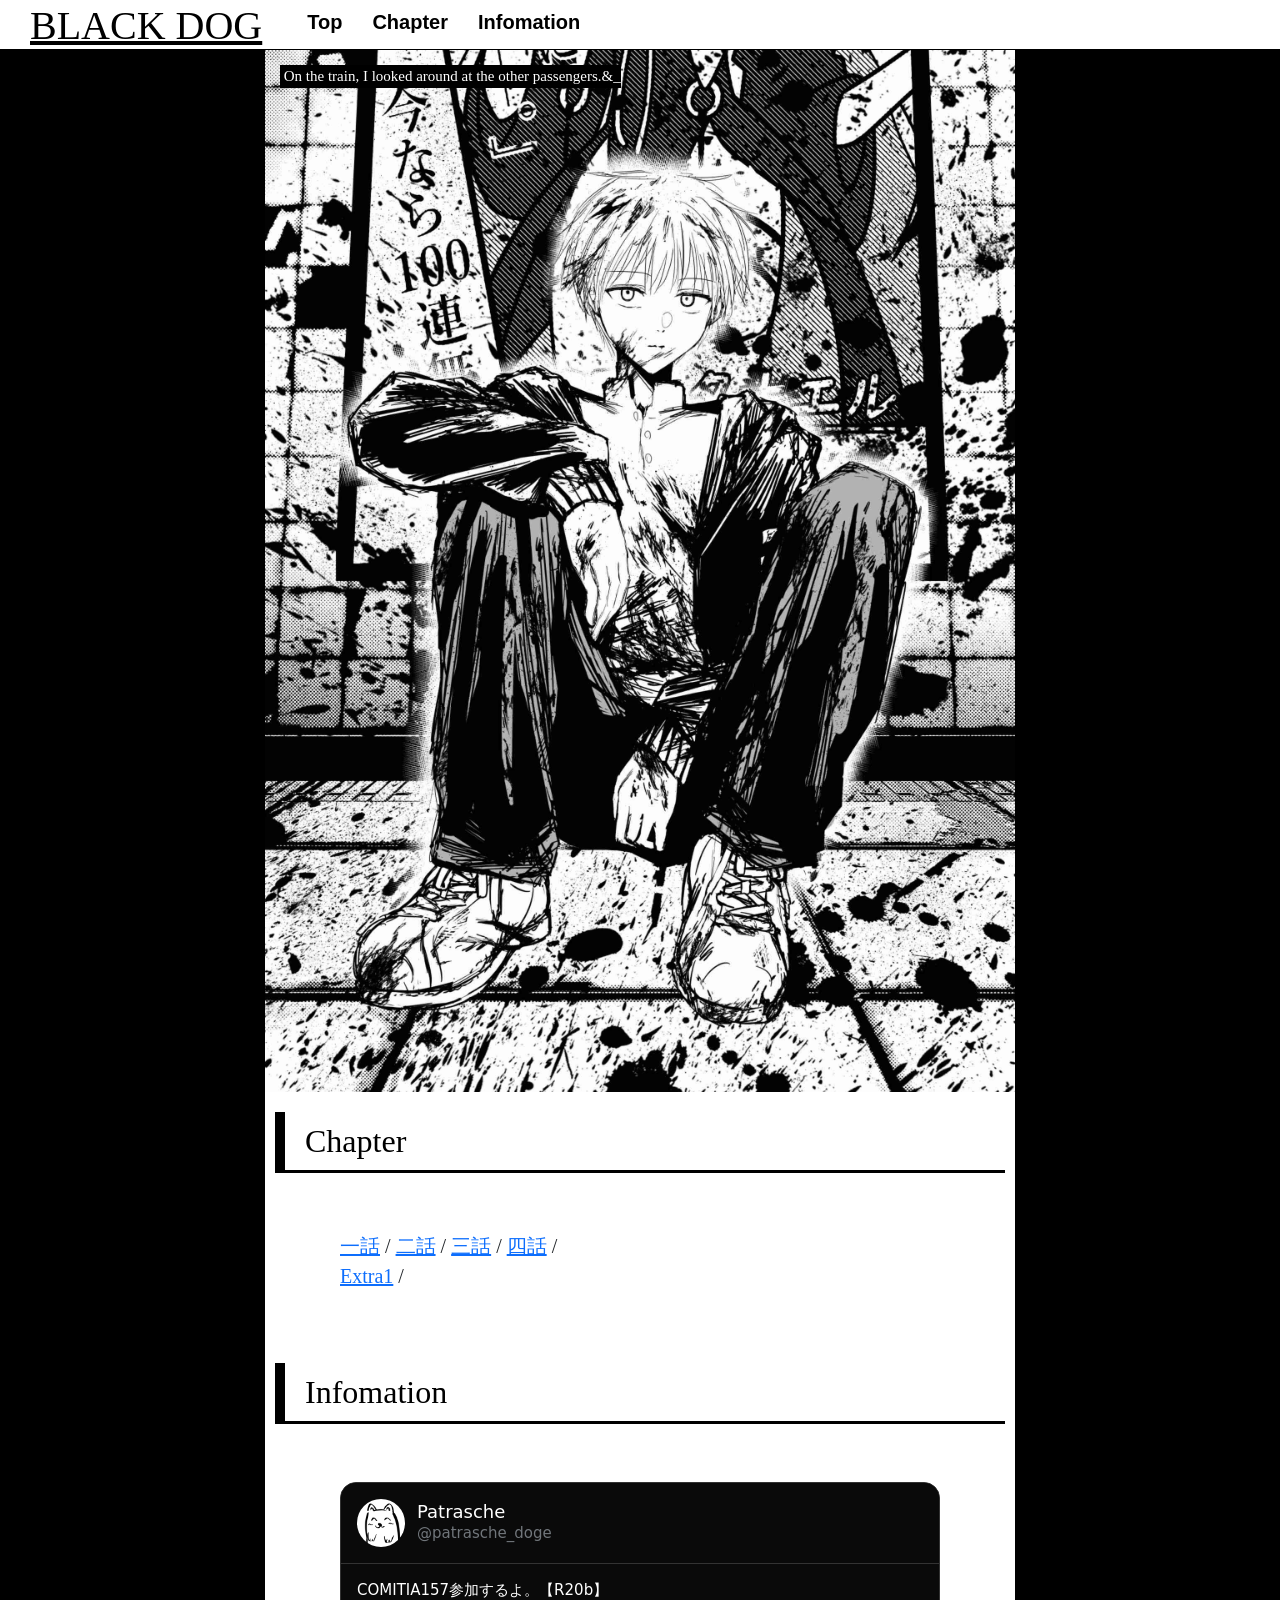
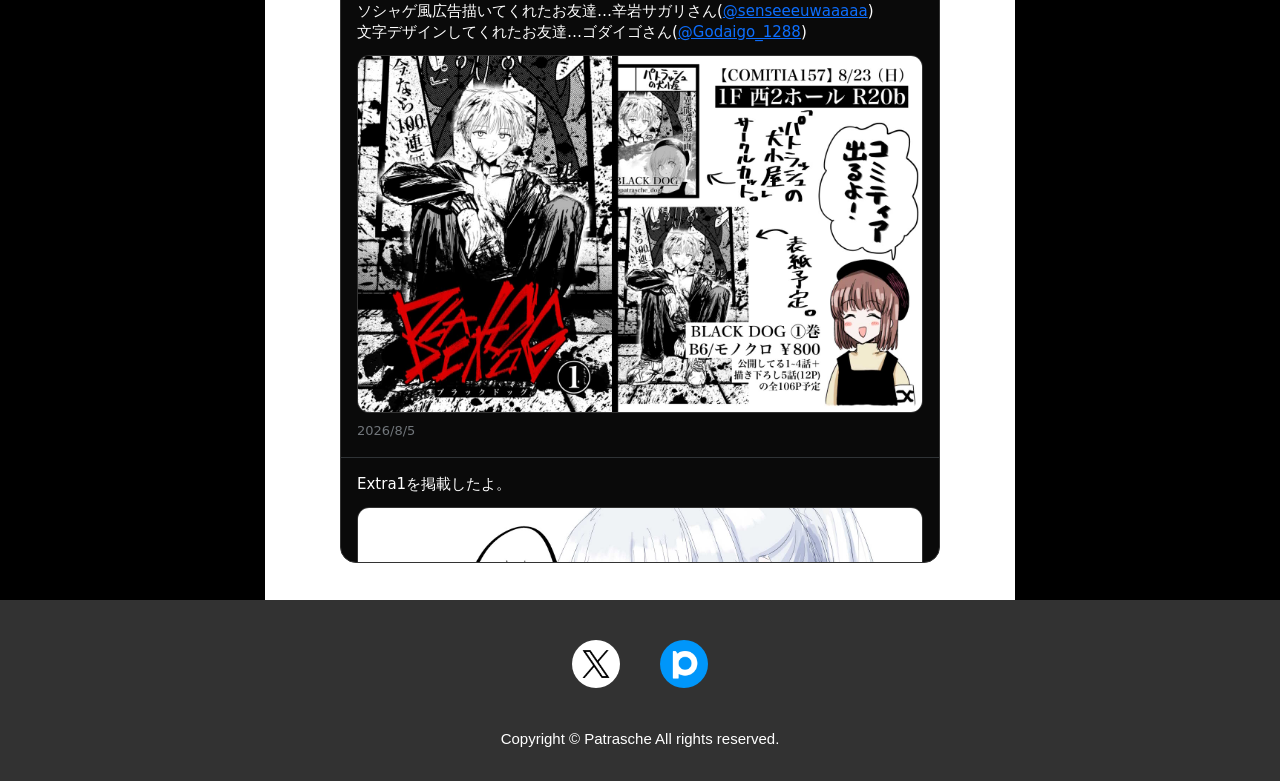
==== commit 3d0c8226: "Update index.html" ====
--- a/index.html
+++ b/index.html
@@ -28,9 +28,9 @@
         <h1>BLACK&nbsp;DOG</h1>
         <nav>
             <ul>
-                <li><a href="#Top" rel="noopener noreferrer">Top</a></li>
-                <li><a href="#Chapter" rel="noopener noreferrer">Chapter</a></li>
-                <li><a href="#Infomation" rel="noopener noreferrer">Infomation</a></li>
+                <li><a href="#Top">Top</a></li>
+                <li><a href="#Chapter">Chapter</a></li>
+                <li><a href="#Infomation">Infomation</a></li>
             </ul>
         </nav>
         <div class="hamburger-menu">
@@ -38,15 +38,9 @@
             <label for="menu-btn-check" class="menu-btn"><span></span></label>
             <div class="menu-content">
                 <ul>
-                    <li>
-                        <a href="#Top" rel="noopener noreferrer">Top</a>
-                    </li>
-                    <li>
-                        <a href="#Chapter" rel="noopener noreferrer">Chapter</a>
-                    </li>
-                    <li>
-                        <a href="#Infomation" rel="noopener noreferrer">Infomation</a>
-                    </li>
+                    <li><a href="#Top">Top</a></li>
+                    <li><a href="#Chapter">Chapter</a></li>
+                    <li><a href="#Infomation">Infomation</a></li>
                 </ul>
             </div>
             <label for="menu-btn-check" class="menu-content-hide"></label>
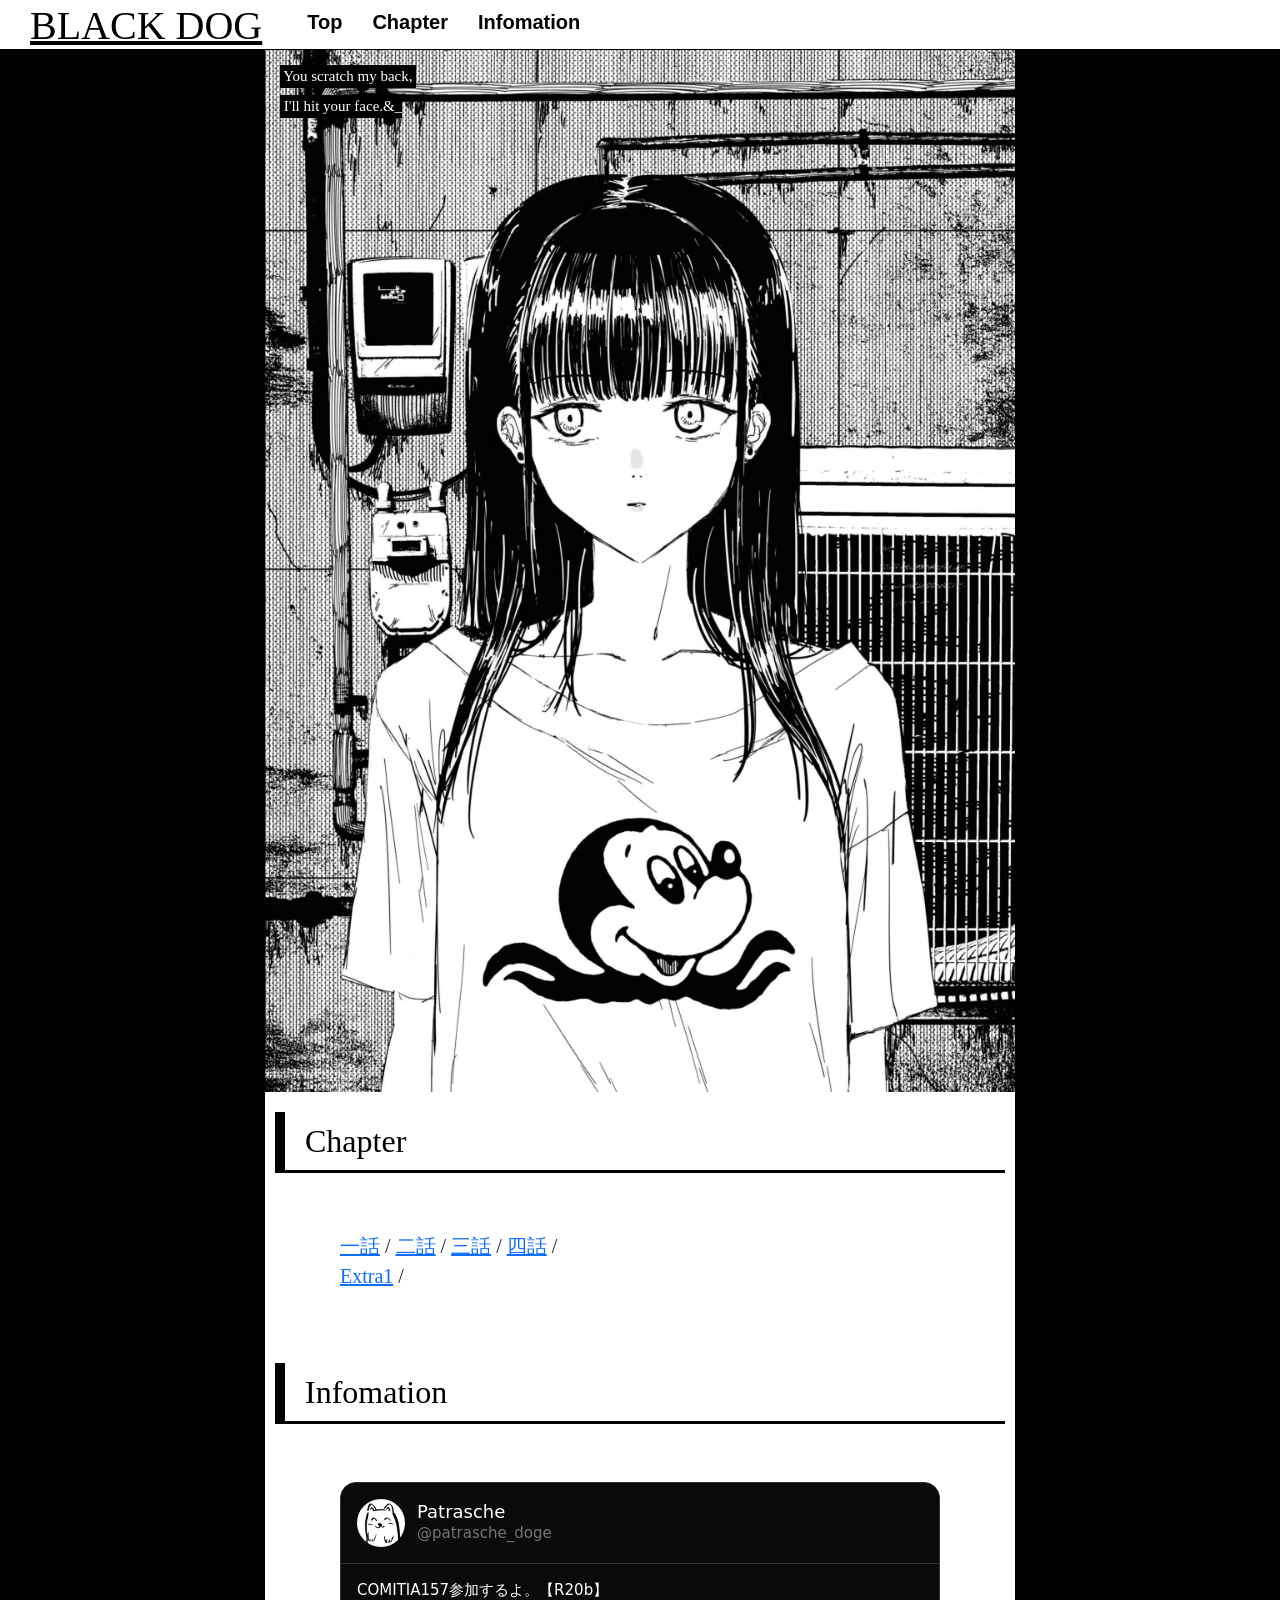
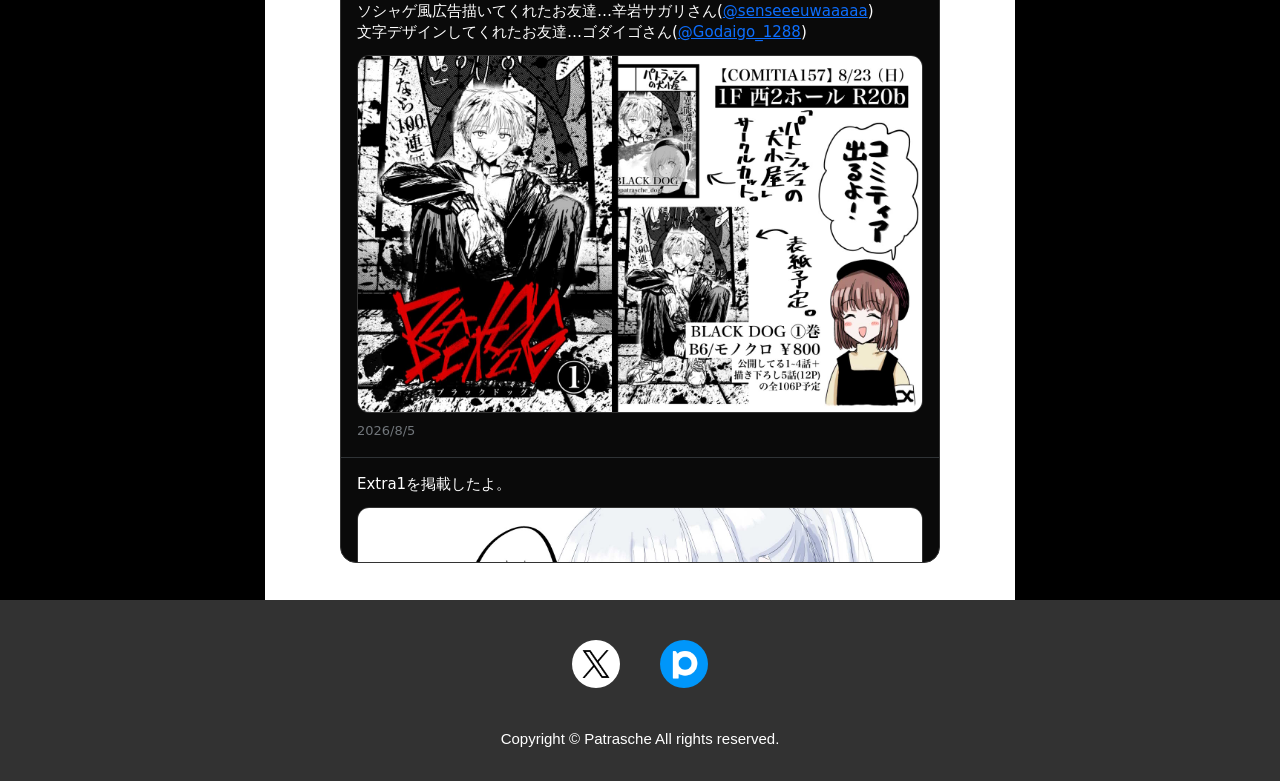
==== commit 75bf6a83: "Update index.html" ====
--- a/index.html
+++ b/index.html
@@ -13,6 +13,7 @@
     <meta property="og:type" content="website">
     <meta name="twitter:card" content="summary_large_image">
     <meta name="twitter:site" content="@patrasche_doge">
+    <meta name="twitter:image" content="https://patrasche-doghouse.com/img/thumb.jpg">
     <link rel="shortcut icon" href="./favicon.ico" sizes="any">
     <link rel="icon" href="./favicon.svg" type="image/svg+xml" sizes="any">
     <link rel="apple-touch-icon" href="./img/icon-shiba.png" sizes="180x180">
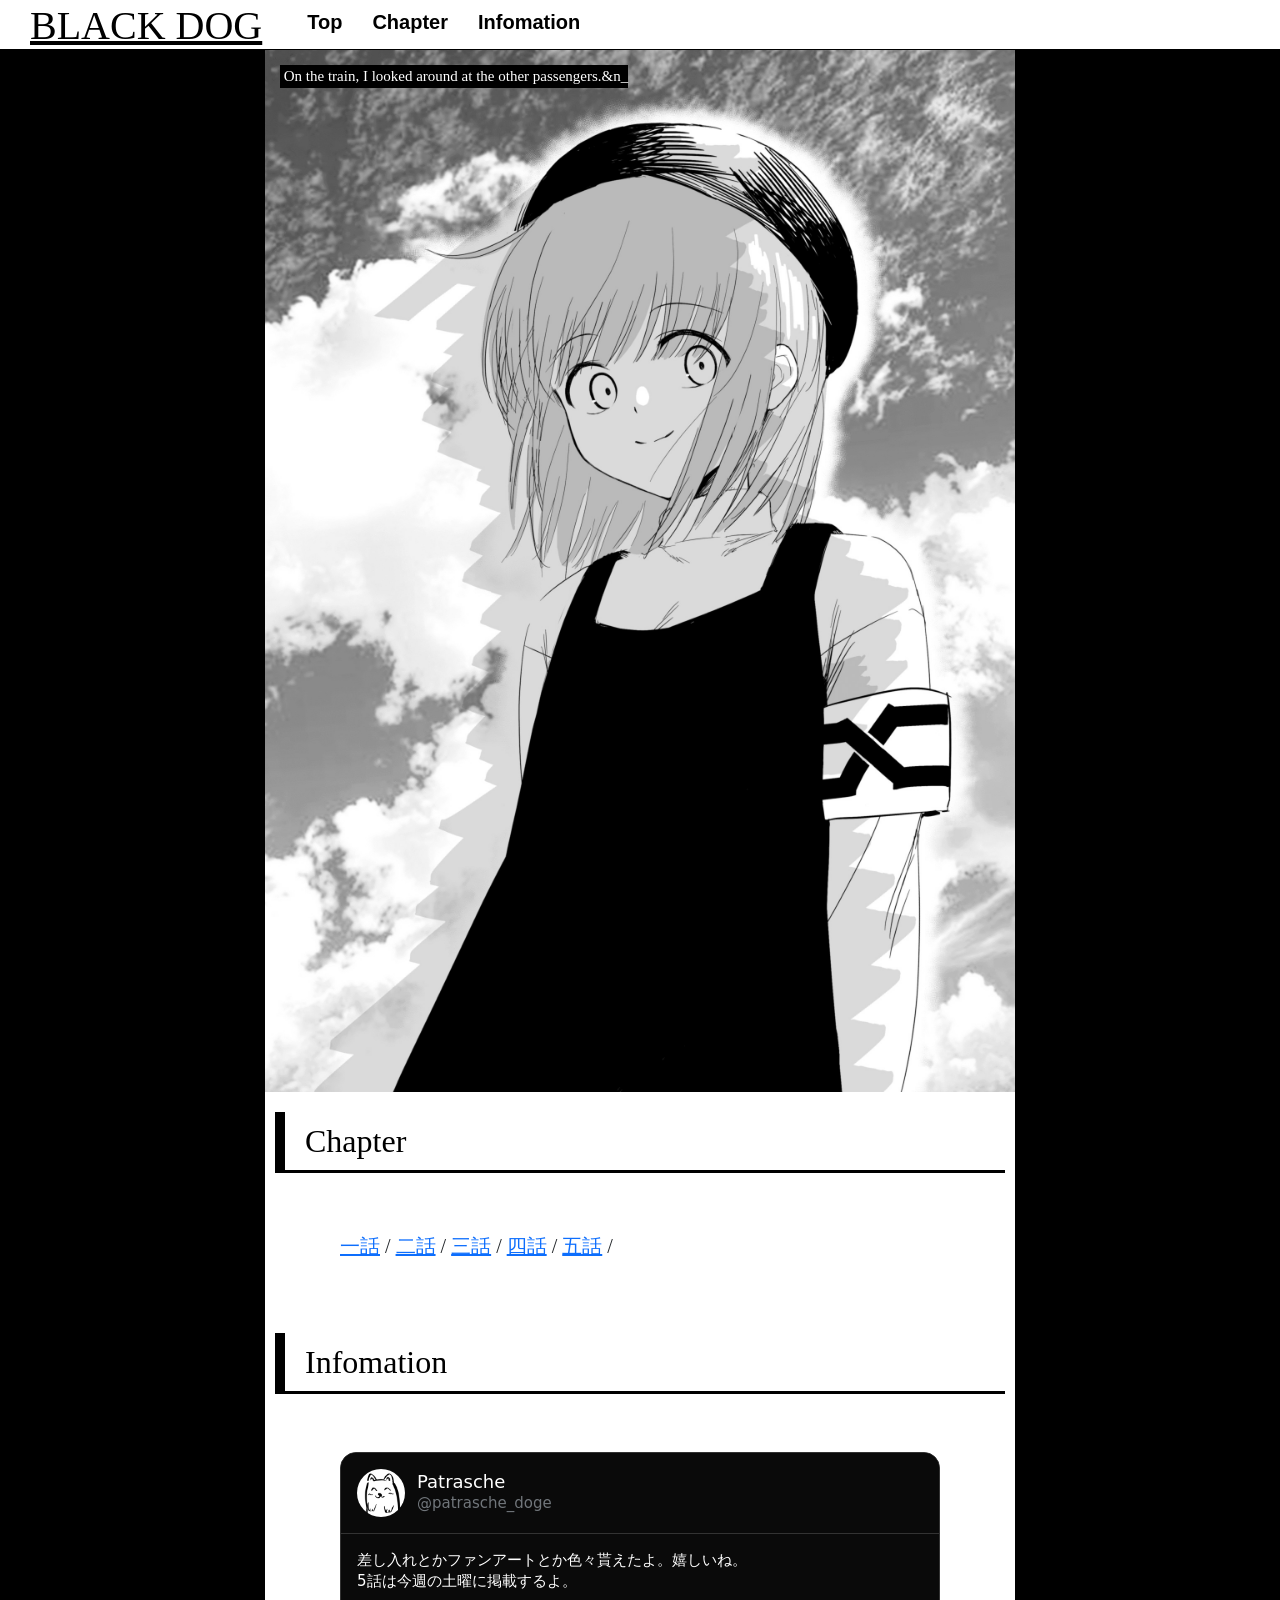
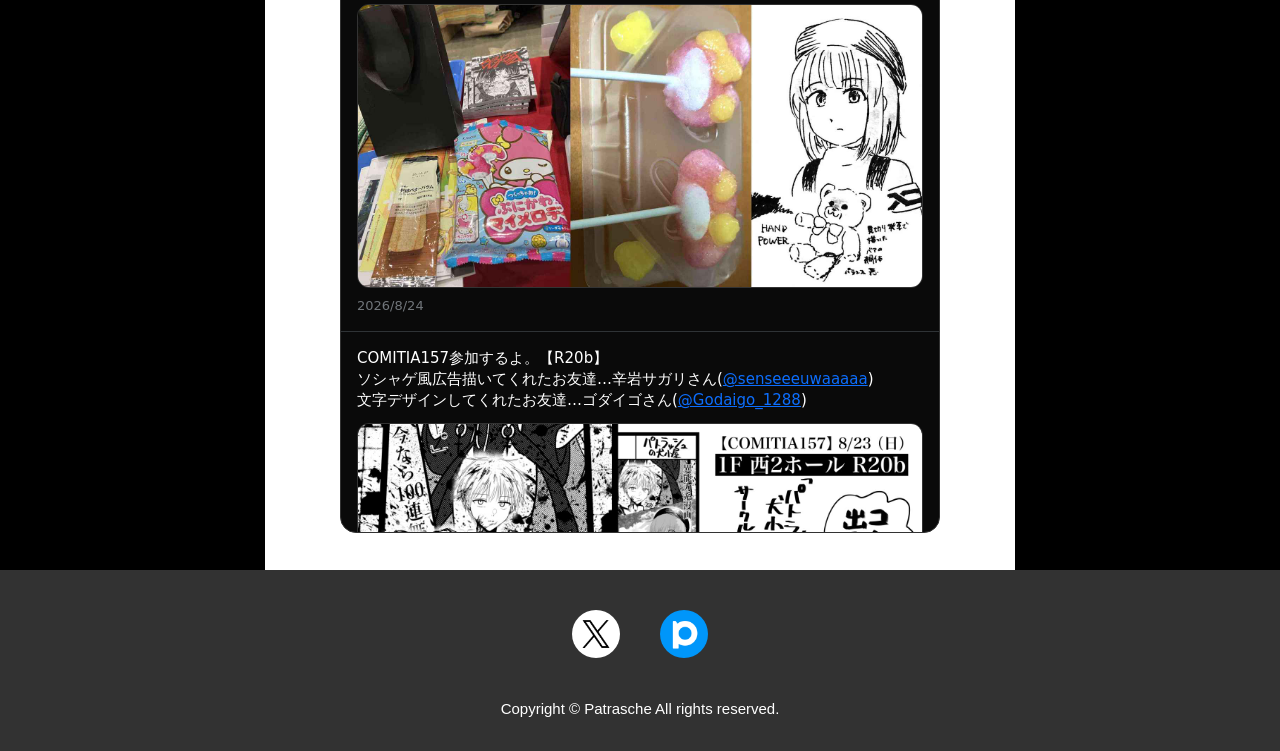
==== commit 1fd2be5b: "Update index.html" ====
--- a/index.html
+++ b/index.html
@@ -67,11 +67,12 @@
                 <a href="manga/02/">二話</a> /
                 <a href="manga/03/">三話</a> /
                 <a href="manga/04/">四話</a> /
-                <br><a href="manga/extra01/">Extra1</a> /
+                <a href="manga/05/">五話</a> /
                 <!--a href="">六話</a> / 
-            <a href="">七話</a> / 
-            <a href="">八話</a> / 
-            <a href="">九話</a-->
+                <a href="">七話</a> / 
+                <a href="">八話</a> / 
+                <a href="">九話</a-->
+                <!--br><a href="manga/extra01/">Extra1</a-->
             </p>
         </div>
         <h2 id="Infomation">
